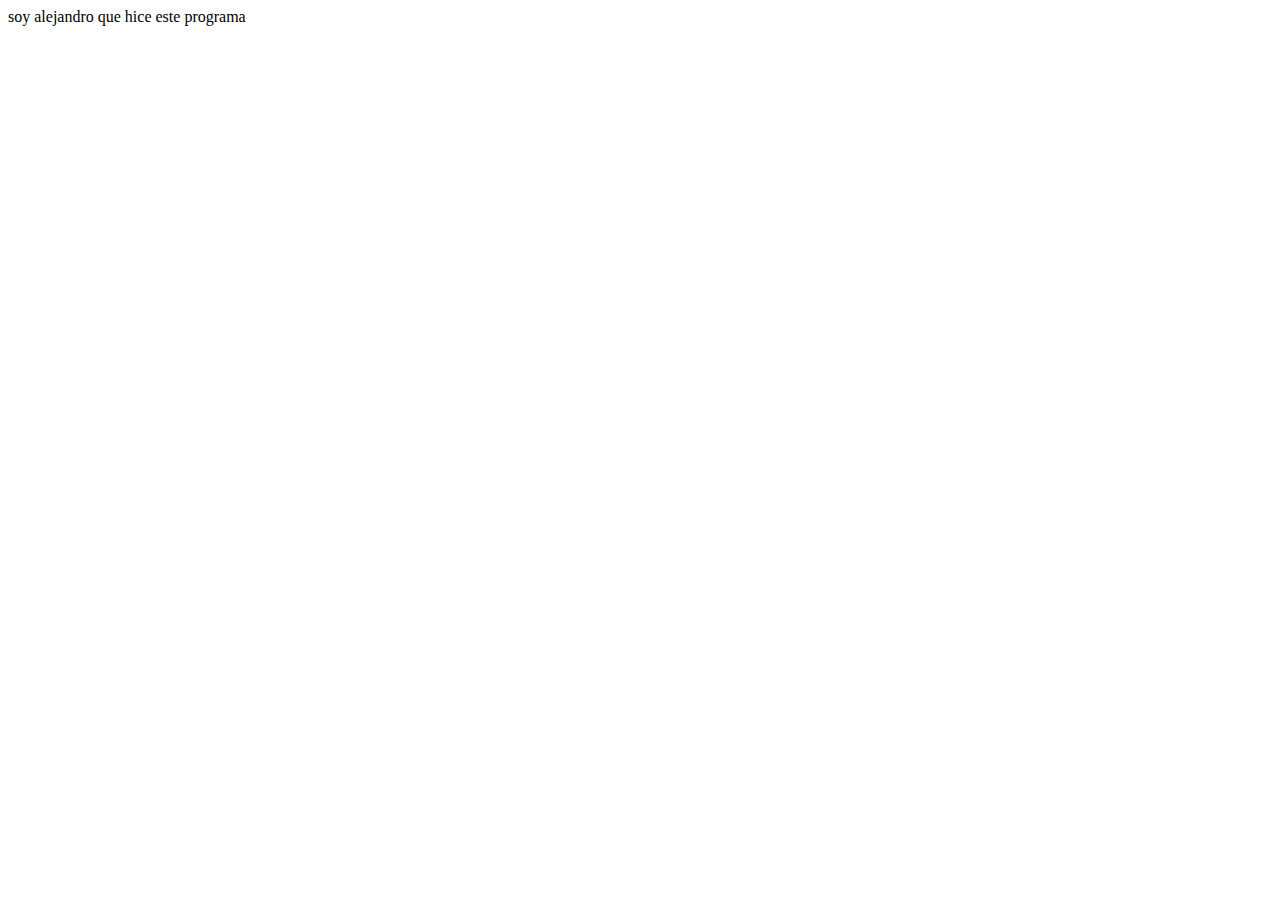
==== about.html @ 6f918893 "cree un archivo about.html" ====
<!DOCTYPE html>
<html lang="en">
<head>
    <meta charset="UTF-8">
    <meta http-equiv="X-UA-Compatible" content="IE=edge">
    <meta name="viewport" content="width=device-width, initial-scale=1.0">
    <title>Sobre mi </title>
</head>
<body>
    soy alejandro que hice este programa
</body>
</html>
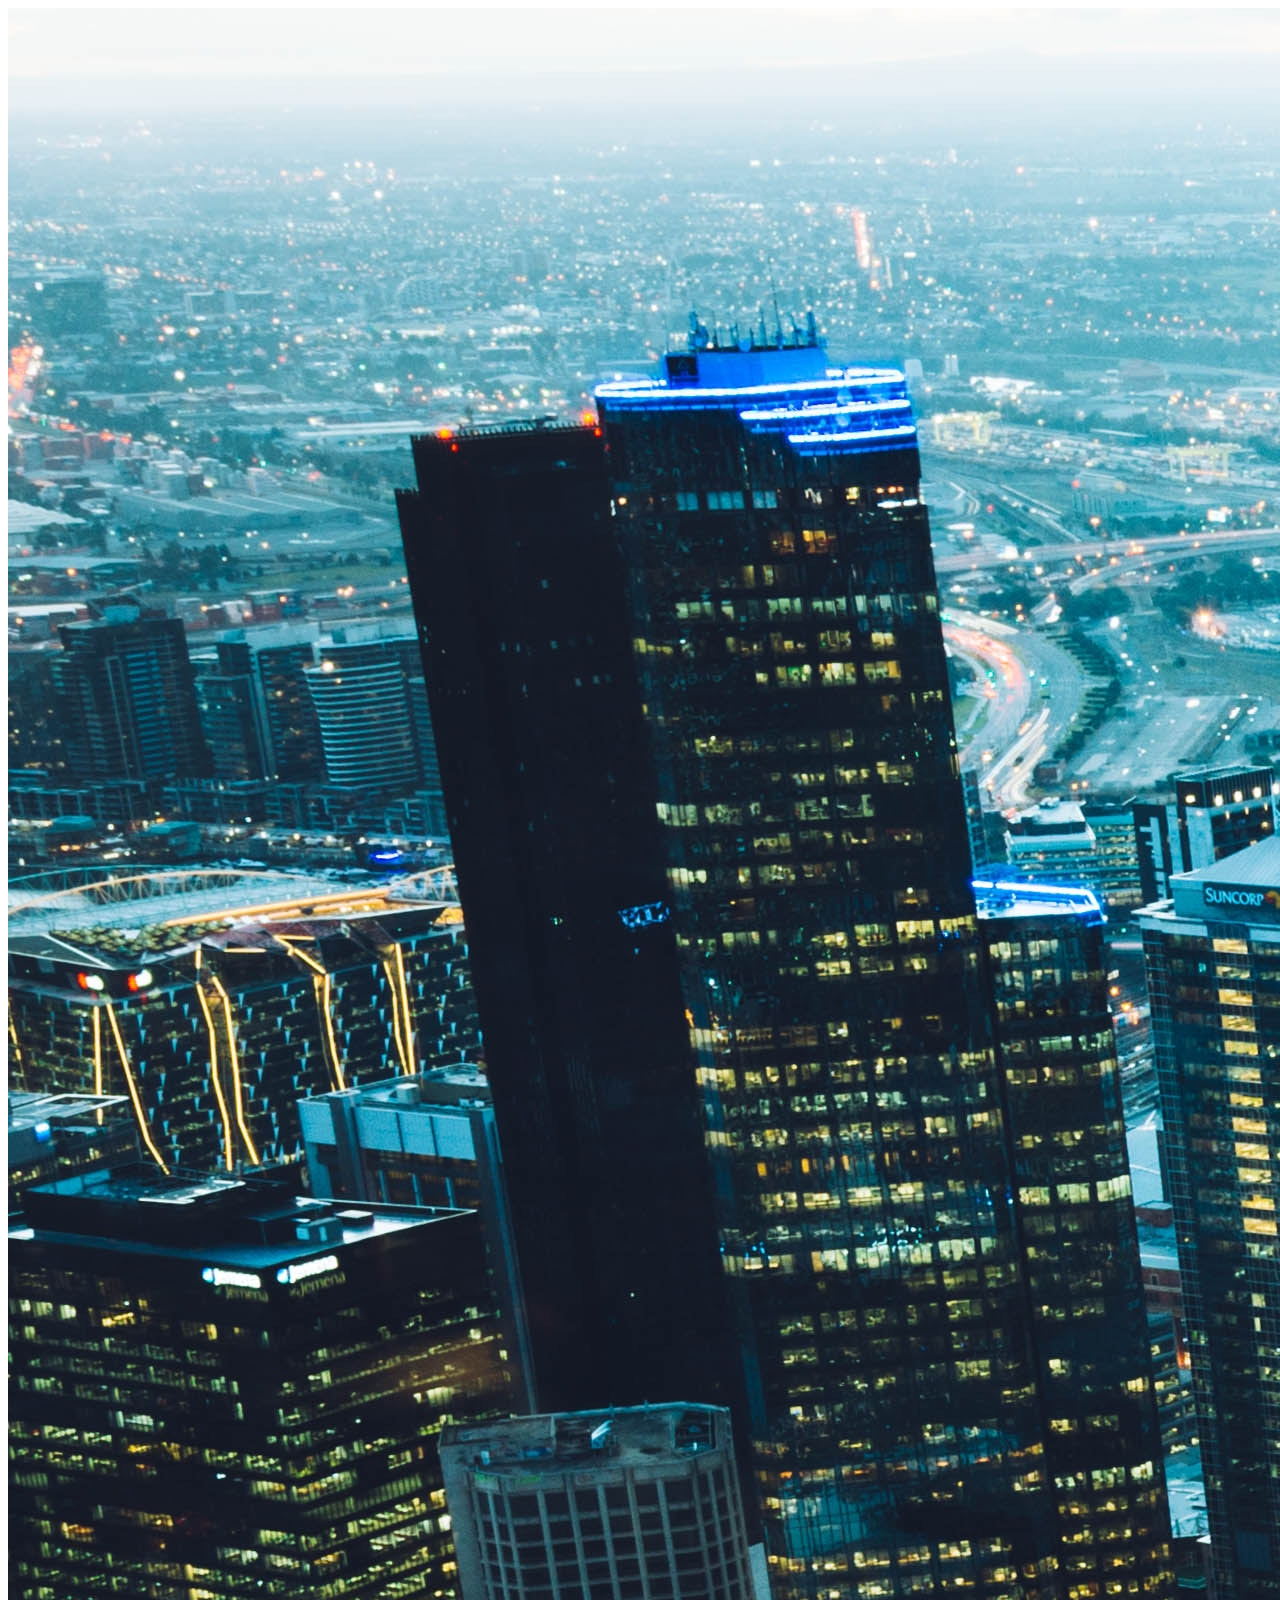
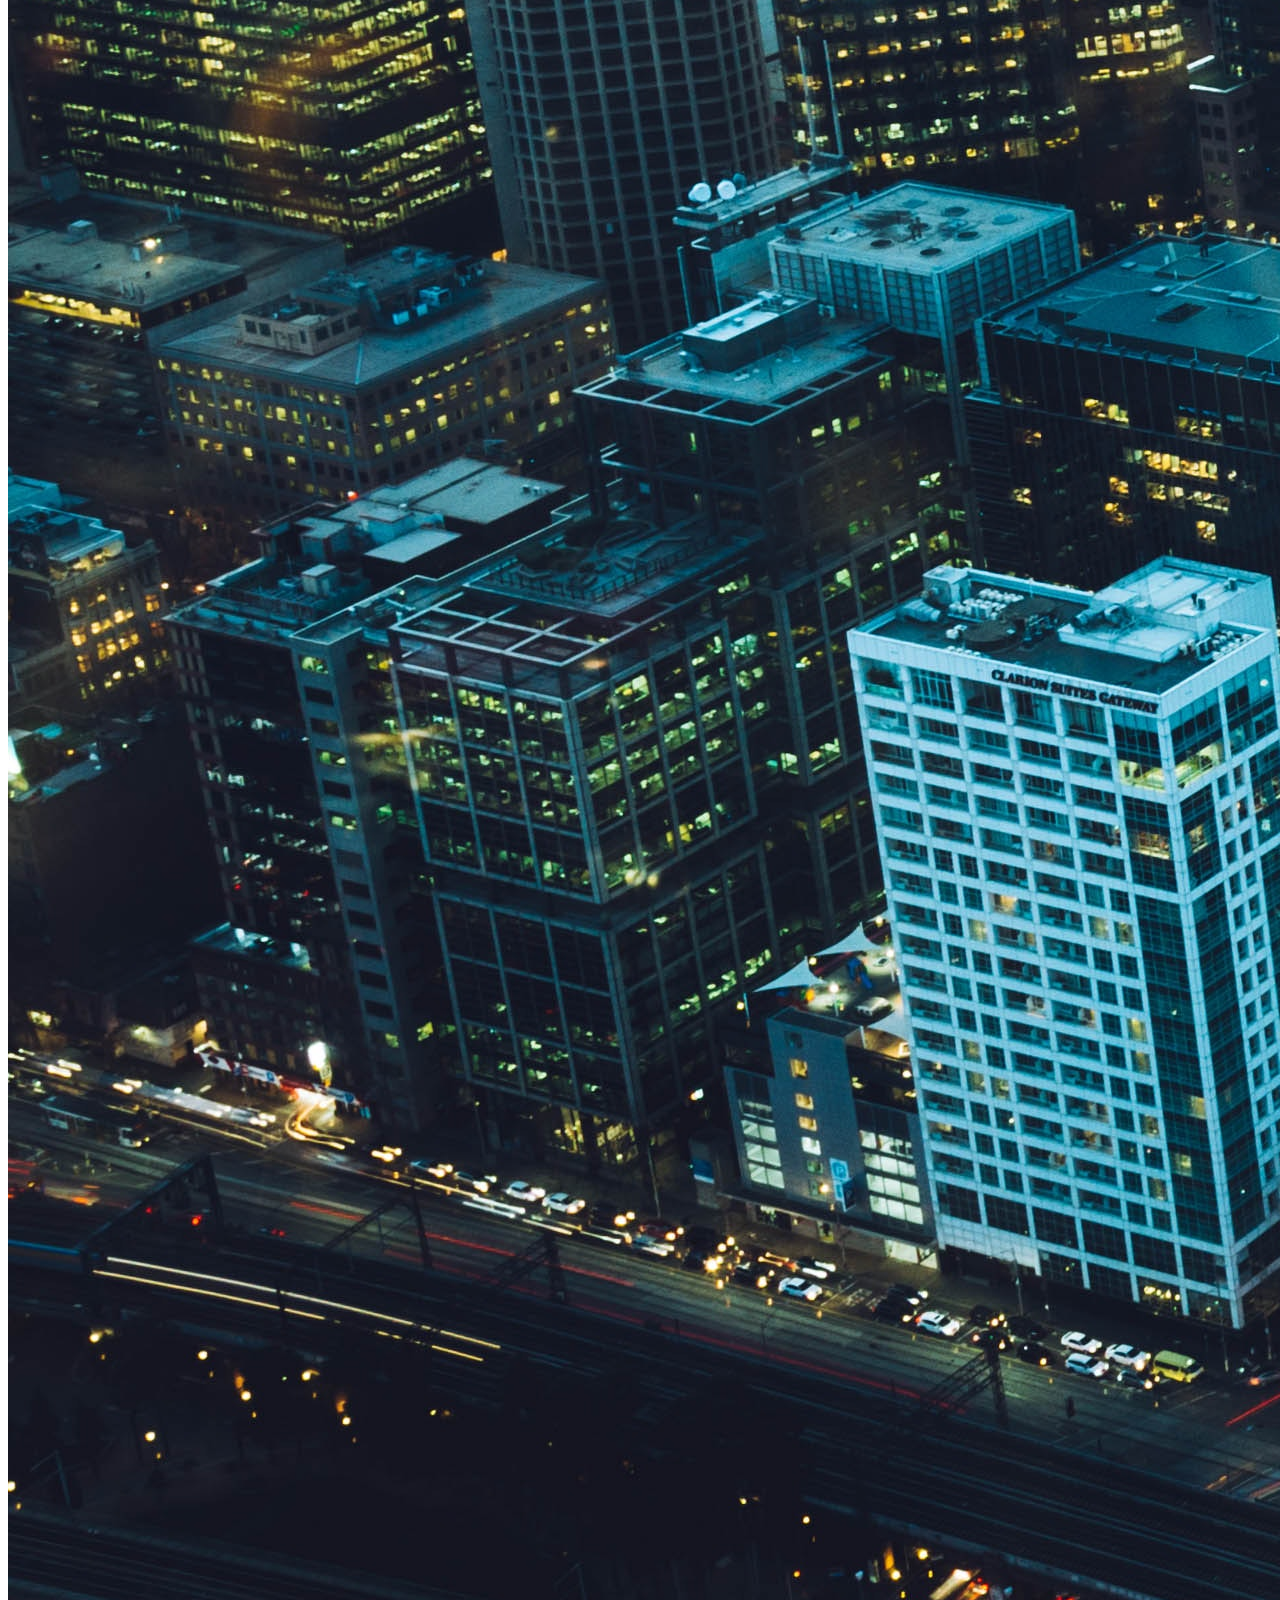
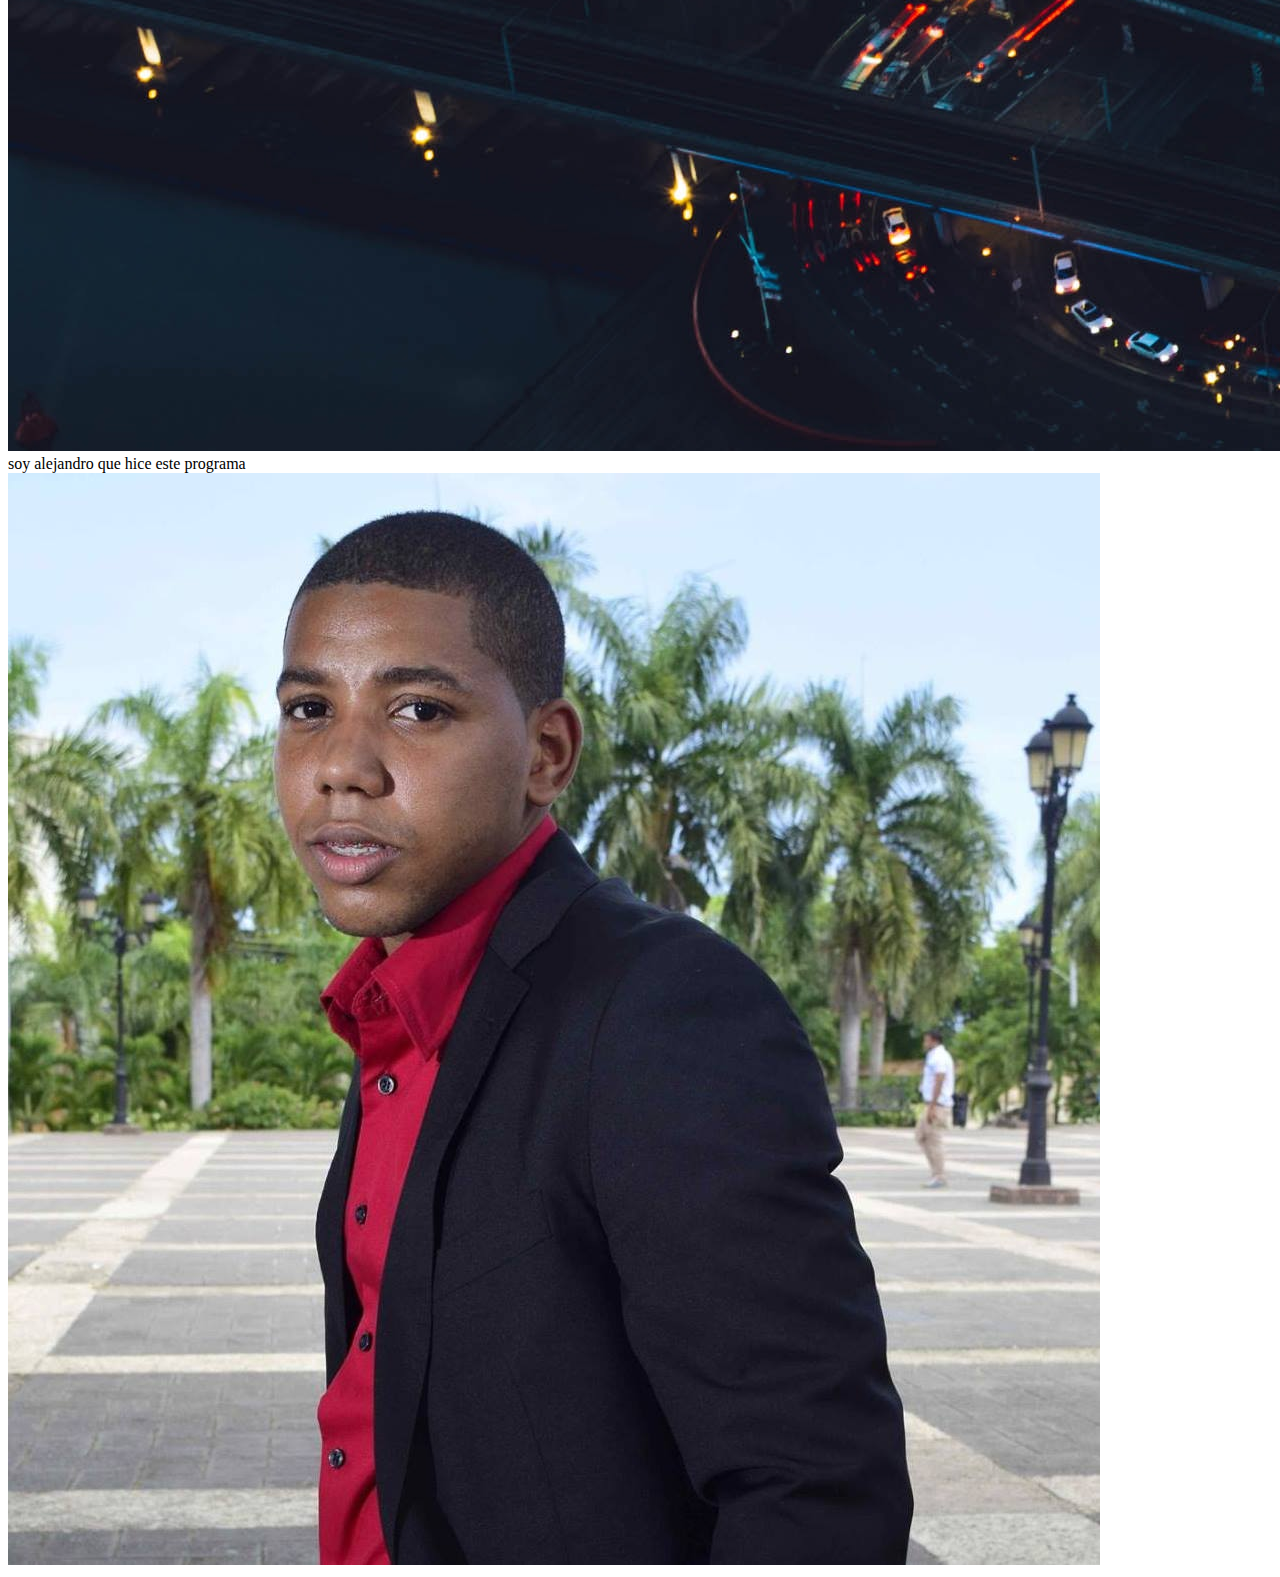
==== commit 01d4c55e: "cambios para mejorar el la interfaz" ====
--- a/about.html
+++ b/about.html
@@ -7,6 +7,10 @@
     <title>Sobre mi </title>
 </head>
 <body>
+    <img src="city.jpg" alt="">
+
+    <br>
     soy alejandro que hice este programa
+    <img src="soyyo.jpg" alt="">
 </body>
 </html>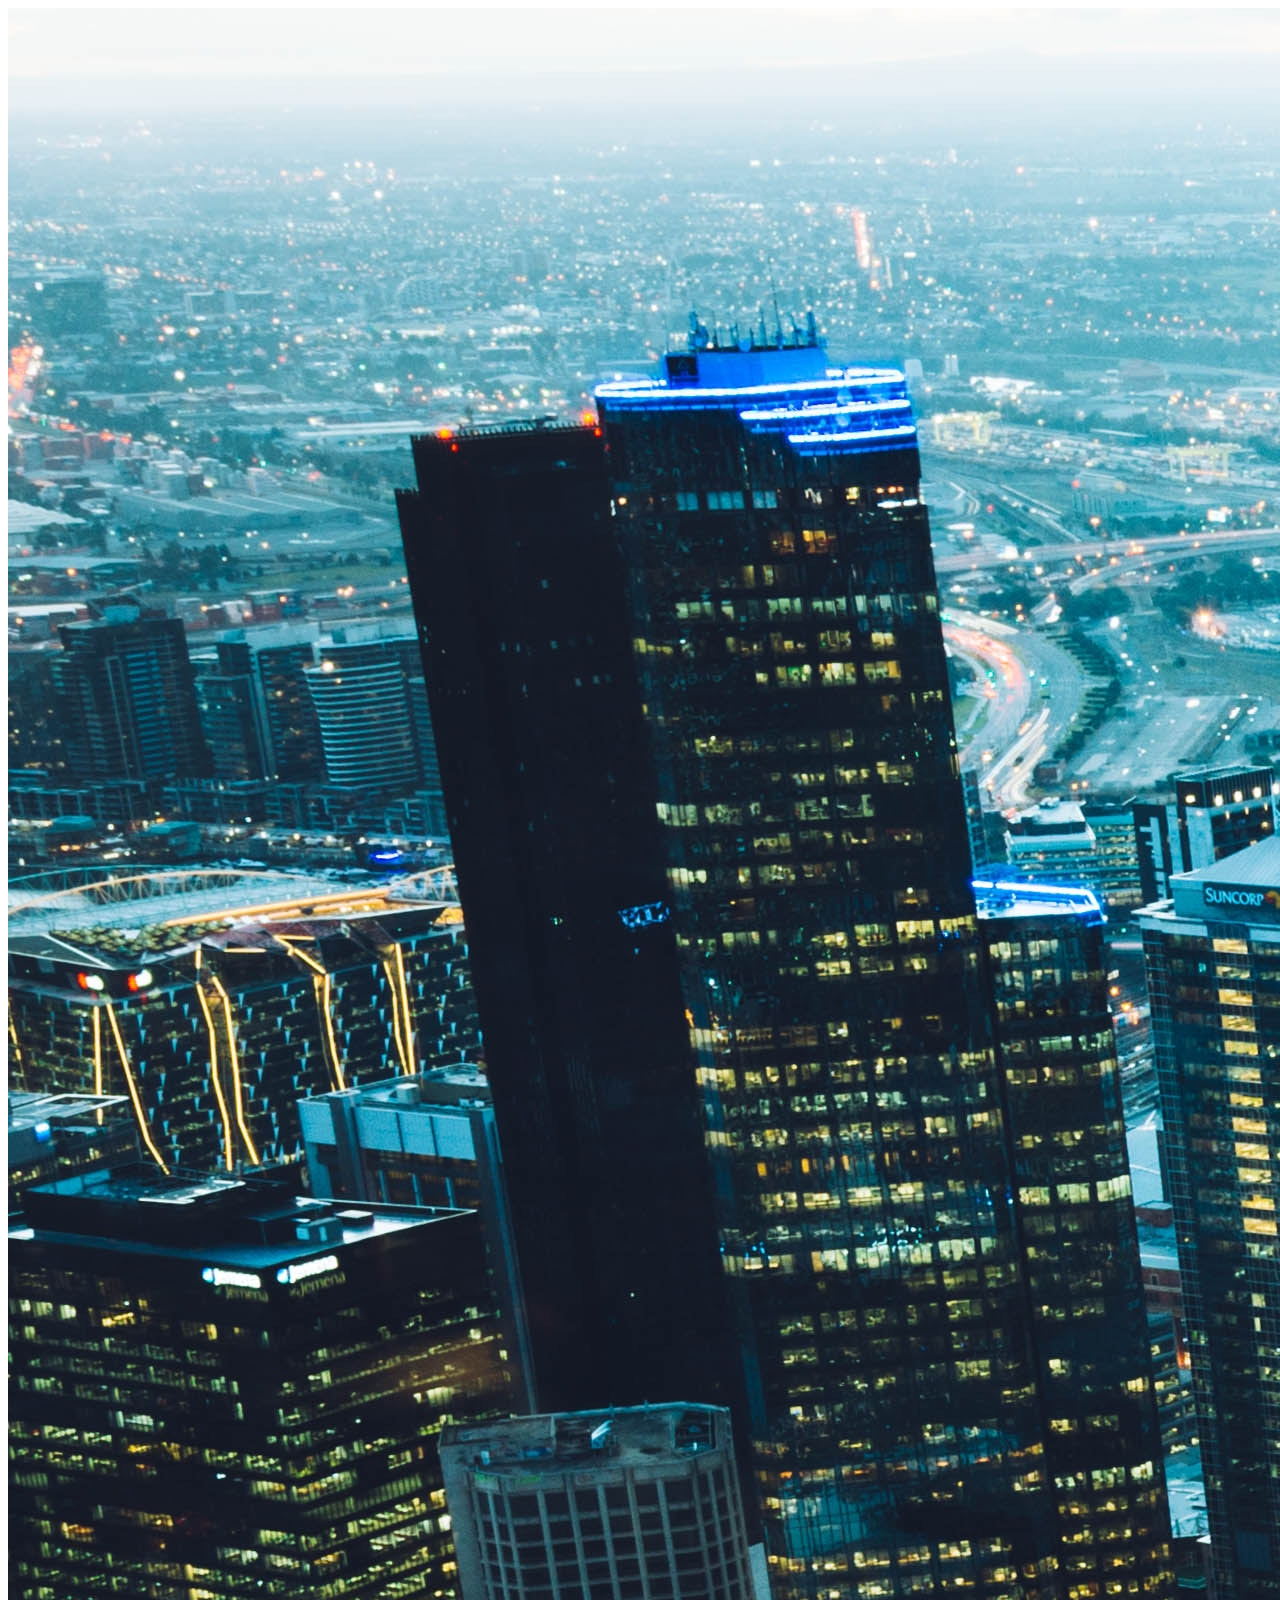
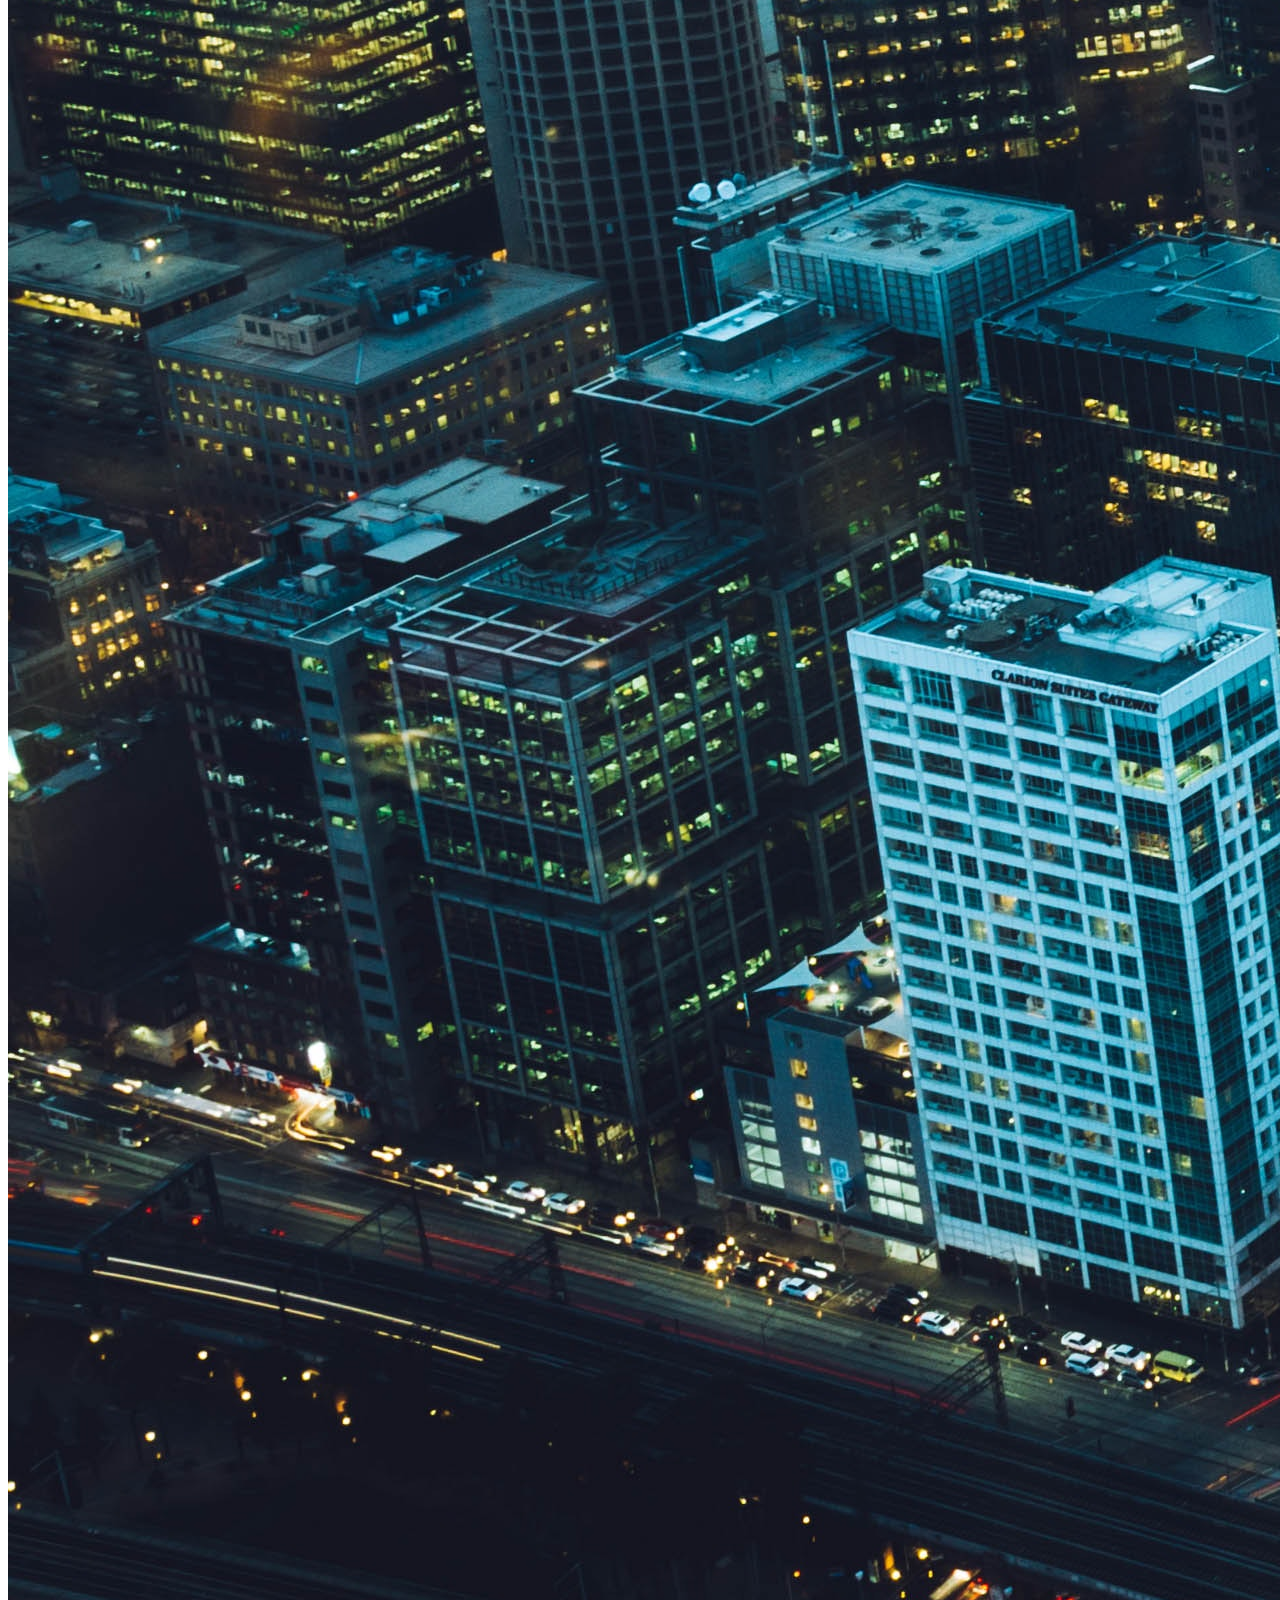
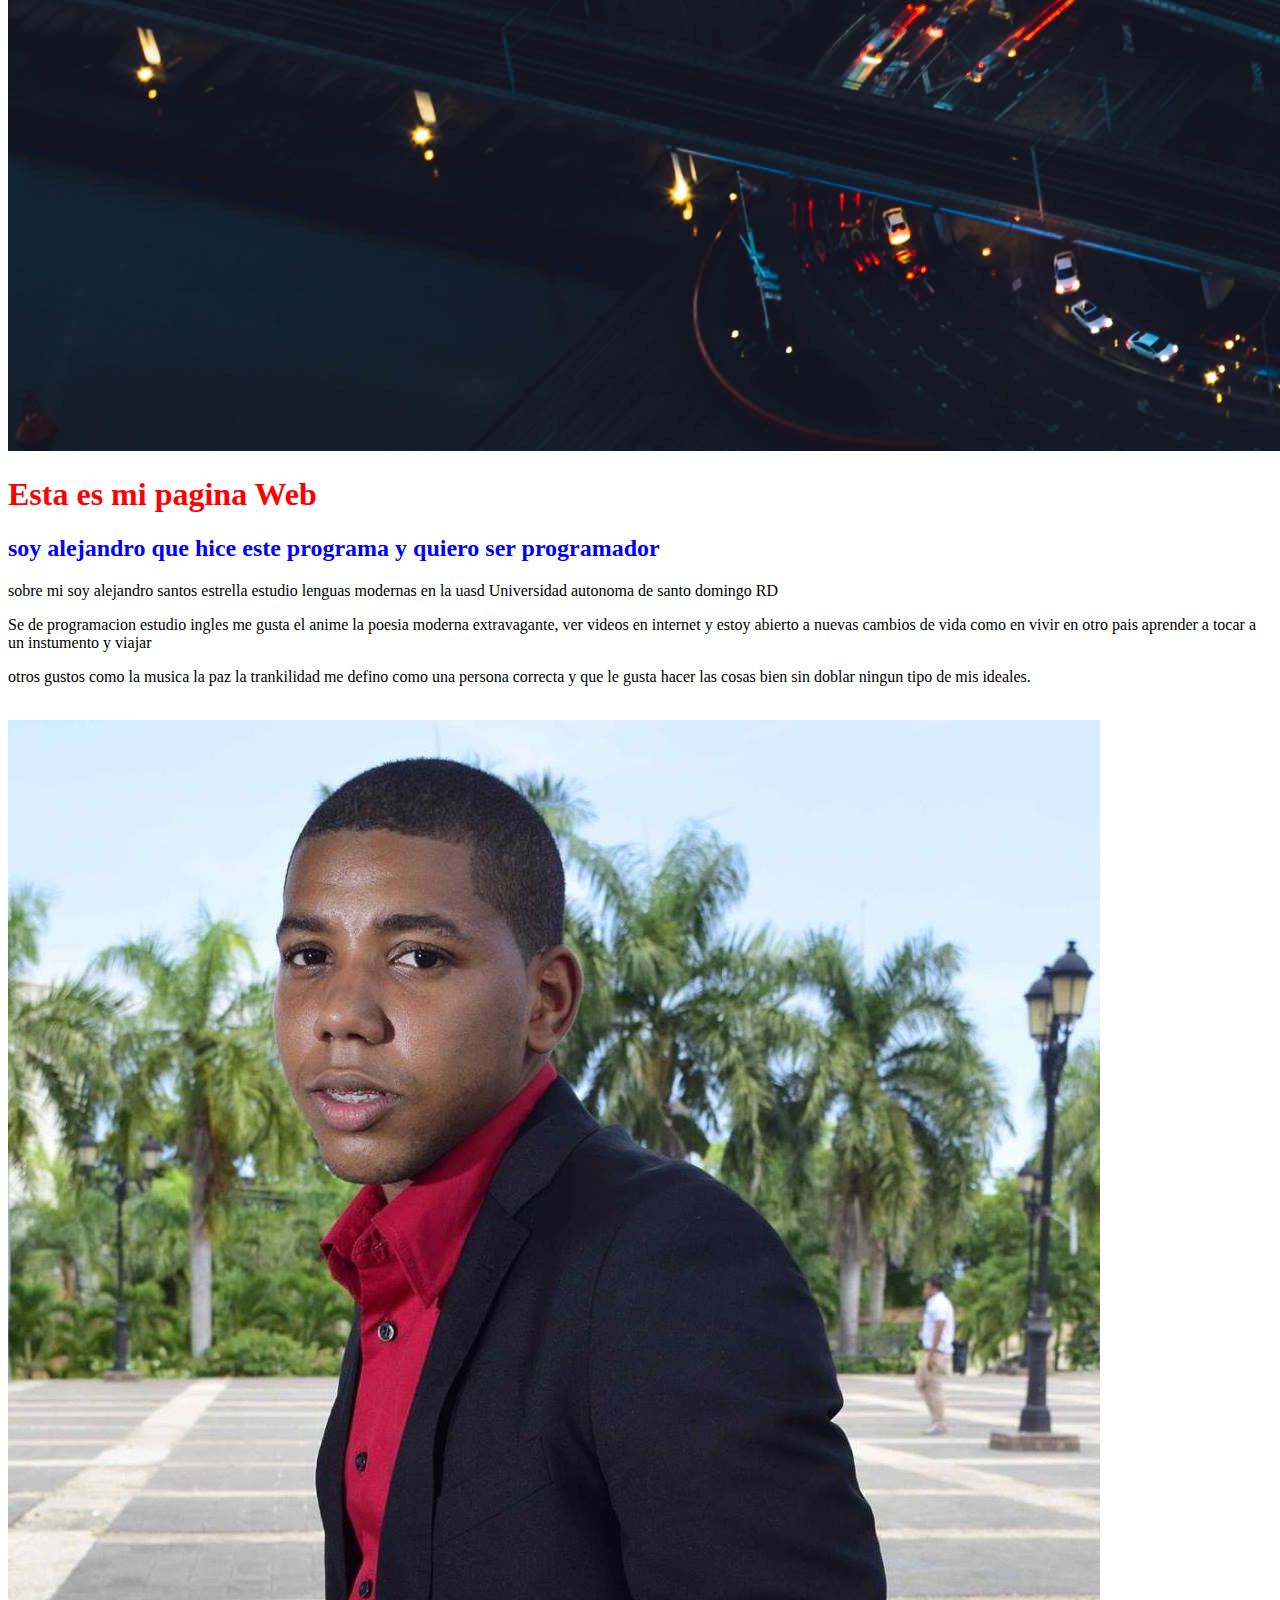
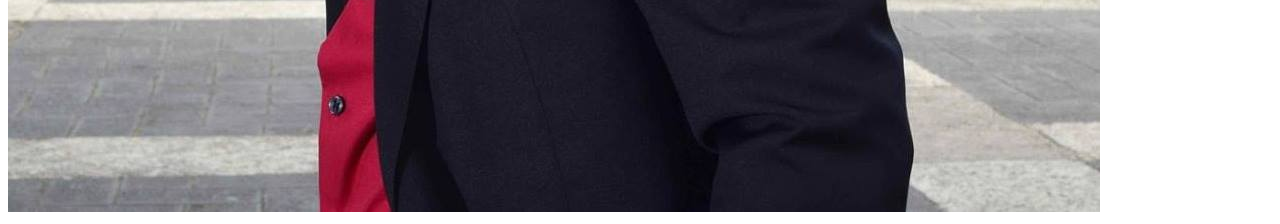
==== commit bc2b16e7: "mas cambios visuales y edicion de mi pagina web about" ====
--- a/about.html
+++ b/about.html
@@ -5,12 +5,29 @@
     <meta http-equiv="X-UA-Compatible" content="IE=edge">
     <meta name="viewport" content="width=device-width, initial-scale=1.0">
     <title>Sobre mi </title>
+    <link rel="stylesheet" href="aboutme.css">
 </head>
 <body>
-    <img src="city.jpg" alt="">
+    <img src="city.jpg" alt="" class="citys">
+   <h1>Esta es mi pagina Web</h1>
 
+    <h2>soy alejandro que hice este programa y quiero ser programador   </h2>
+      
+      <p>sobre mi soy alejandro santos estrella estudio lenguas modernas en la uasd
+        Universidad autonoma de santo domingo RD</p>
+      <p>
+        Se de programacion estudio ingles me gusta el anime 
+        la poesia moderna extravagante, ver videos en internet 
+        y estoy abierto a nuevas cambios de vida como en vivir en otro pais
+        aprender a tocar a un instumento y viajar </p>
+      
+     <p>
+        otros gustos como la musica
+        la paz la trankilidad
+        me defino como una persona correcta y que le gusta hacer las cosas bien
+        sin doblar ningun tipo de mis ideales.
+    </p>
     <br>
-    soy alejandro que hice este programa
     <img src="soyyo.jpg" alt="">
 </body>
 </html>--- a/aboutme.css
+++ b/aboutme.css
@@ -0,0 +1,16 @@
+#citys{
+    width: 1200 840;
+}
+
+h1 {
+    color: red;
+  }
+  
+  h2 {
+    color: blue;
+  }
+  
+  p {
+    color: black;
+    font-family: 'Times New Roman', Times, serif;
+  }